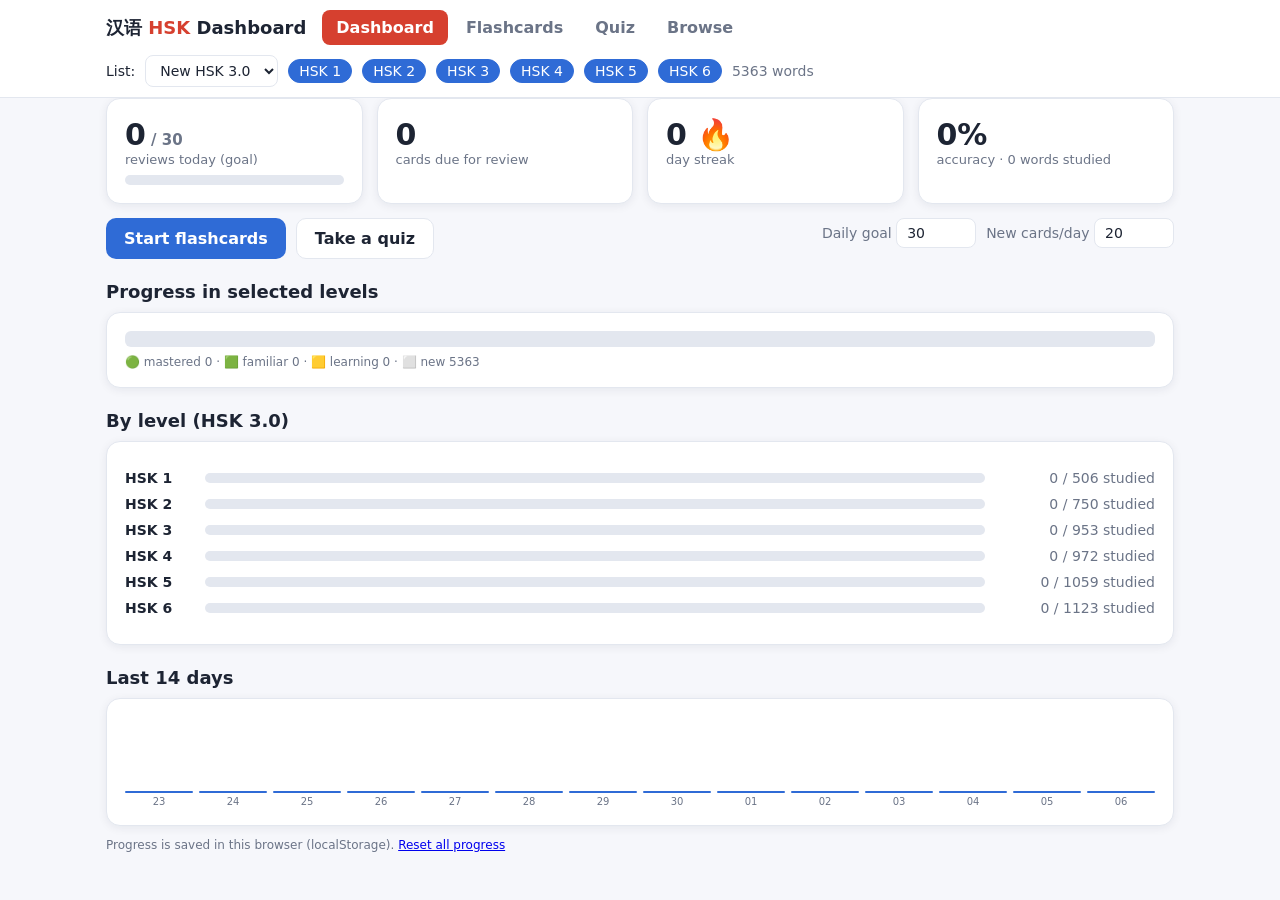
==== dashboard/index.html @ 0dc72618 "Add local HSK learning dashboard (flashcards, quiz, browse, progress)" ====
<!doctype html>
<html lang="en">
<head>
<meta charset="utf-8">
<meta name="viewport" content="width=device-width, initial-scale=1">
<title>HSK Learning Dashboard</title>
<style>
:root{--bg:#f6f7fb;--card:#fff;--ink:#1d2433;--mute:#6b7487;--line:#e3e7ef;--brand:#d6402f;--brand2:#2f6bd6;--ok:#1f9d6b;--warn:#e0a01b;--bad:#d6402f;--shadow:0 2px 10px rgba(20,30,60,.07)}
@media (prefers-color-scheme:dark){:root{--bg:#12151d;--card:#1b2030;--ink:#e8ecf5;--mute:#98a1b6;--line:#2a3147;--shadow:none}}
*{box-sizing:border-box}
body{margin:0;background:var(--bg);color:var(--ink);font-family:system-ui,"Segoe UI","Noto Sans Thai","Microsoft YaHei",sans-serif}
header{background:var(--card);border-bottom:1px solid var(--line);position:sticky;top:0;z-index:5}
.wrap{max-width:1100px;margin:0 auto;padding:0 16px}
.top{display:flex;align-items:center;gap:16px;flex-wrap:wrap;padding:10px 0}
.logo{font-weight:800;font-size:18px}.logo b{color:var(--brand)}
nav{display:flex;gap:4px;flex-wrap:wrap}
nav button{border:0;background:none;color:var(--mute);font:inherit;font-weight:600;padding:8px 14px;border-radius:8px;cursor:pointer}
nav button.on{background:var(--brand);color:#fff}
.filters{display:flex;gap:10px;align-items:center;flex-wrap:wrap;padding:0 0 10px;font-size:14px}
.chip{display:inline-flex;align-items:center;gap:4px;border:1px solid var(--line);border-radius:999px;padding:3px 10px;cursor:pointer;user-select:none;background:var(--card)}
.chip.on{background:var(--brand2);color:#fff;border-color:var(--brand2)}
select,input[type=search],input[type=number]{font:inherit;padding:6px 10px;border-radius:8px;border:1px solid var(--line);background:var(--card);color:var(--ink)}
main{padding:20px 0 60px}
.grid{display:grid;gap:14px}
.g4{grid-template-columns:repeat(auto-fit,minmax(200px,1fr))}
.card{background:var(--card);border-radius:14px;padding:18px;box-shadow:var(--shadow);border:1px solid var(--line)}
.stat .n{font-size:30px;font-weight:800}.stat .l{color:var(--mute);font-size:13px}
h2{margin:22px 0 10px;font-size:18px}
.bar{height:10px;background:var(--line);border-radius:6px;overflow:hidden;display:flex}
.bar i{display:block;height:100%}
.lv{display:grid;grid-template-columns:70px 1fr 160px;gap:10px;align-items:center;margin:10px 0;font-size:14px}
.lv span:last-child{color:var(--mute);text-align:right}
.btn{border:0;border-radius:10px;padding:10px 18px;font:inherit;font-weight:700;cursor:pointer;background:var(--brand2);color:#fff}
.btn.alt{background:var(--card);color:var(--ink);border:1px solid var(--line)}
.btn.ok{background:var(--ok)}.btn.bad{background:var(--bad)}.btn.warn{background:var(--warn)}
.fc{max-width:620px;margin:0 auto;text-align:center}
.face{min-height:320px;display:flex;flex-direction:column;justify-content:center;align-items:center;gap:8px;cursor:pointer}
.hz{font-size:96px;line-height:1.1;font-family:"Noto Sans SC","Microsoft YaHei","SimSun",sans-serif}
.py{font-size:28px;color:var(--brand2)}.th{font-size:30px;font-weight:700}.en{color:var(--mute);font-size:15px;max-width:520px}
.tag{font-size:12px;color:var(--mute)}
.row{display:flex;gap:10px;justify-content:center;flex-wrap:wrap;margin-top:14px}
.opts{display:grid;gap:10px;margin-top:16px}
.opt{text-align:left;padding:14px;border-radius:12px;border:2px solid var(--line);background:var(--card);color:var(--ink);font:inherit;font-size:20px;cursor:pointer}
.opt:hover{border-color:var(--brand2)}.opt.right{border-color:var(--ok);background:rgba(31,157,107,.15)}.opt.wrong{border-color:var(--bad);background:rgba(214,64,47,.12)}
table{width:100%;border-collapse:collapse;font-size:15px}
th,td{padding:8px 10px;border-bottom:1px solid var(--line);text-align:left;vertical-align:top}
th{color:var(--mute);font-size:12px;text-transform:uppercase;position:sticky;top:0;background:var(--card)}
td.h{font-size:22px;font-family:"Noto Sans SC","Microsoft YaHei",sans-serif}
.dot{display:inline-block;width:10px;height:10px;border-radius:50%;background:var(--line)}
.sp{background:none;border:0;cursor:pointer;font-size:18px}
.pager{display:flex;gap:10px;align-items:center;justify-content:center;margin-top:12px}
.empty{padding:40px;text-align:center;color:var(--mute)}
.kbd{font-size:12px;color:var(--mute);margin-top:10px}
@media(max-width:600px){.hz{font-size:72px}.lv{grid-template-columns:50px 1fr}.lv span:last-child{display:none}}
</style>
</head>
<body>
<header><div class="wrap">
 <div class="top">
  <div class="logo">汉语 <b>HSK</b> Dashboard</div>
  <nav id="nav">
   <button data-v="dash" class="on">Dashboard</button><button data-v="cards">Flashcards</button><button data-v="quiz">Quiz</button><button data-v="browse">Browse</button>
  </nav>
 </div>
 <div class="filters" id="filters"></div>
</div></header>
<main class="wrap" id="app"></main>

<script src="data.js"></script>
<script>
(()=>{
const $=s=>document.querySelector(s);
const esc=s=>String(s).replace(/[&<>"]/g,c=>({'&':'&amp;','<':'&lt;','>':'&gt;','"':'&quot;'}[c]));
const DAY=864e5, BOXES=[0,1,2,4,8,16,32]; // days until next review per Leitner box
const WORDS=window.HSK_DATA.map((r,i)=>({id:i,o:+r[0]||0,n:+r[1]||0,hz:r[2],tr:r[3],py:r[4],th:r[5],pos:r[6],en:r[7]}));

const load=(k,d)=>{try{return JSON.parse(localStorage.getItem(k))??d}catch{return d}};
const save=(k,v)=>{try{localStorage.setItem(k,JSON.stringify(v))}catch{}};
let S=Object.assign({sys:'new',lv:[1,2,3,4,5,6],newPerDay:20,goal:30},load('hsk_settings',{}));
let P=load('hsk_progress',{});          // id -> {b:box,d:due,s:seen,c:correct,w:wrong}
let L=load('hsk_log',{});               // yyyy-mm-dd -> reviews
const today=()=>new Date().toISOString().slice(0,10);
const saveAll=()=>{save('hsk_settings',S);save('hsk_progress',P);save('hsk_log',L)};
const lvOf=w=>S.sys==='old'?w.o:w.n;
const pool=()=>WORDS.filter(w=>lvOf(w)&&S.lv.includes(lvOf(w)));
let view='dash';

function record(w,res){ // res: 0 again,1 good,2 easy
  const p=P[w.id]||{b:0,d:0,s:0,c:0,w:0};
  p.s++; if(res===0){p.b=Math.max(1,p.b>0?p.b-1:1);p.w++;} else {p.b=Math.min(6,(p.b||0)+res);p.c++;}
  p.d=Date.now()+(res===0?0.007:BOXES[p.b])*DAY; // "again" returns in ~10 min
  P[w.id]=p; L[today()]=(L[today()]||0)+1; saveAll();
}
function speak(t){try{const u=new SpeechSynthesisUtterance(t);u.lang='zh-CN';u.rate=.8;speechSynthesis.cancel();speechSynthesis.speak(u)}catch{}}

// ---------- filters ----------
function renderFilters(){
  $('#filters').innerHTML=
   `<span>List:</span><select id="sys"><option value="new"${S.sys==='new'?' selected':''}>New HSK 3.0</option><option value="old"${S.sys==='old'?' selected':''}>Old HSK 2.0</option></select>`+
   [1,2,3,4,5,6].map(l=>`<span class="chip${S.lv.includes(l)?' on':''}" data-l="${l}">HSK ${l}</span>`).join('')+
   `<span style="color:var(--mute)">${pool().length} words</span>`;
  $('#sys').onchange=e=>{S.sys=e.target.value;saveAll();go(view)};
  document.querySelectorAll('.chip').forEach(c=>c.onclick=()=>{const l=+c.dataset.l;S.lv=S.lv.includes(l)?S.lv.filter(x=>x!==l):[...S.lv,l].sort();saveAll();go(view)});
}
document.querySelectorAll('#nav button').forEach(b=>b.onclick=()=>go(b.dataset.v));
function go(v){view=v;document.querySelectorAll('#nav button').forEach(b=>b.classList.toggle('on',b.dataset.v===v));renderFilters();({dash,cards,quiz,browse})[v]();}

// ---------- dashboard ----------
function stage(id){const p=P[id];if(!p||!p.s)return 0;return p.b>=4?3:p.b>=2?2:1} // 0 new,1 learning,2 familiar,3 mastered
function dash(){
  const pl=pool(),now=Date.now();
  const cnt=[0,0,0,0];pl.forEach(w=>cnt[stage(w.id)]++);
  const due=pl.filter(w=>P[w.id]&&P[w.id].s&&P[w.id].d<=now).length;
  const seenAll=Object.values(P).filter(p=>p.s).length;
  let streak=0;for(let d=new Date();;d.setDate(d.getDate()-1)){const k=d.toISOString().slice(0,10);if(L[k])streak++;else if(k===today())continue;else break;}
  const t=L[today()]||0;
  const acc=(()=>{let c=0,w=0;Object.values(P).forEach(p=>{c+=p.c;w+=p.w});return c+w?Math.round(100*c/(c+w)):0})();
  let h=`<div class="grid g4">
   <div class="card stat"><div class="n">${t}<small style="font-size:15px;color:var(--mute)"> / ${S.goal}</small></div><div class="l">reviews today (goal)</div><div class="bar" style="margin-top:8px"><i style="width:${Math.min(100,100*t/S.goal)}%;background:var(--ok)"></i></div></div>
   <div class="card stat"><div class="n">${due}</div><div class="l">cards due for review</div></div>
   <div class="card stat"><div class="n">${streak} 🔥</div><div class="l">day streak</div></div>
   <div class="card stat"><div class="n">${acc}%</div><div class="l">accuracy · ${seenAll} words studied</div></div>
  </div>
  <div class="row" style="justify-content:flex-start"><button class="btn" onclick="HSKgo('cards')">Start flashcards</button><button class="btn alt" onclick="HSKgo('quiz')">Take a quiz</button>
   <label style="margin-left:auto;font-size:14px;color:var(--mute)">Daily goal <input type="number" id="goal" min="5" max="500" value="${S.goal}" style="width:80px"></label>
   <label style="font-size:14px;color:var(--mute)">New cards/day <input type="number" id="npd" min="1" max="200" value="${S.newPerDay}" style="width:80px"></label></div>
  <h2>Progress in selected levels</h2>
  <div class="card"><div class="bar" style="height:16px">
   <i style="width:${100*cnt[3]/pl.length}%;background:var(--ok)" title="Mastered"></i><i style="width:${100*cnt[2]/pl.length}%;background:#7bc96f" title="Familiar"></i><i style="width:${100*cnt[1]/pl.length}%;background:var(--warn)" title="Learning"></i></div>
   <div class="tag" style="margin-top:8px">🟢 mastered ${cnt[3]} · 🟩 familiar ${cnt[2]} · 🟨 learning ${cnt[1]} · ⬜ new ${cnt[0]}</div></div>
  <h2>By level (${S.sys==='new'?'HSK 3.0':'HSK 2.0'})</h2><div class="card">`;
  for(let l=1;l<=6;l++){
    const ws=WORDS.filter(w=>lvOf(w)===l),c=[0,0,0,0];ws.forEach(w=>c[stage(w.id)]++);
    h+=`<div class="lv"><b>HSK ${l}</b><div class="bar"><i style="width:${100*c[3]/ws.length}%;background:var(--ok)"></i><i style="width:${100*c[2]/ws.length}%;background:#7bc96f"></i><i style="width:${100*c[1]/ws.length}%;background:var(--warn)"></i></div><span>${c[1]+c[2]+c[3]} / ${ws.length} studied</span></div>`;
  }
  h+=`</div><h2>Last 14 days</h2><div class="card"><div style="display:flex;align-items:flex-end;gap:6px;height:90px">`;
  const days=[...Array(14)].map((_,i)=>{const d=new Date();d.setDate(d.getDate()-13+i);return d.toISOString().slice(0,10)});
  const mx=Math.max(1,...days.map(d=>L[d]||0));
  h+=days.map(d=>`<div title="${d}: ${L[d]||0}" style="flex:1;text-align:center;font-size:10px;color:var(--mute)"><div style="background:var(--brand2);border-radius:4px;height:${Math.max(2,70*(L[d]||0)/mx)}px;margin-bottom:3px"></div>${d.slice(8)}</div>`).join('');
  h+=`</div></div><p class="tag">Progress is saved in this browser (localStorage). <a href="#" id="reset">Reset all progress</a></p>`;
  $('#app').innerHTML=h;
  $('#goal').onchange=e=>{S.goal=Math.max(5,+e.target.value||30);saveAll();dash()};
  $('#npd').onchange=e=>{S.newPerDay=Math.max(1,+e.target.value||20);saveAll()};
  $('#reset').onclick=e=>{e.preventDefault();if(confirm('Erase all progress?')){P={};L={};saveAll();dash()}};
}
window.HSKgo=go;

// ---------- flashcards ----------
let fc={q:[],i:0,flip:false,newShown:0};
const shuffle=a=>{for(let i=a.length-1;i>0;i--){const j=Math.random()*(i+1)|0;[a[i],a[j]]=[a[j],a[i]]}return a};
function buildQueue(){
  const pl=pool(),now=Date.now();
  const due=pl.filter(w=>P[w.id]&&P[w.id].s&&P[w.id].d<=now).sort((a,b)=>P[a.id].d-P[b.id].d);
  const fresh=shuffle(pl.filter(w=>!(P[w.id]&&P[w.id].s))).slice(0,Math.max(0,S.newPerDay-(fc.newShown||0)));
  return [...due.slice(0,200),...fresh];
}
function cards(){ fc={q:buildQueue(),i:0,flip:false,newShown:0}; drawCard(); }
function drawCard(){
  const w=fc.q[fc.i];
  if(!w){$('#app').innerHTML=`<div class="card empty"><div style="font-size:48px">🎉</div><h2>All caught up!</h2><p>No more cards due or new cards for now.<br>Raise “New cards/day” on the dashboard or pick other levels.</p><button class="btn" onclick="HSKgo('dash')">Back to dashboard</button></div>`;return}
  const isNew=!(P[w.id]&&P[w.id].s);
  $('#app').innerHTML=`<div class="fc"><div class="tag">Card ${fc.i+1} / ${fc.q.length} · HSK ${lvOf(w)} ${isNew?'· <b>NEW</b>':''}</div>
  <div class="card face" id="face">${fc.flip?
   `<div class="hz" style="font-size:64px">${esc(w.hz)}</div><div class="py">${esc(w.py)}</div><div class="th">${esc(w.th)}</div><div class="en">${esc(w.en)}</div><div class="tag">${esc(w.pos)}${w.tr!==w.hz?' · '+esc(w.tr):''}</div>`:
   `<div class="hz">${esc(w.hz)}</div><div class="tag">tap or press Space to reveal</div>`}</div>
  <div class="row">${fc.flip?
   `<button class="btn bad" data-r="0">Again (1)</button><button class="btn ok" data-r="1">Good (2)</button><button class="btn warn" data-r="2">Easy (3)</button>`:
   `<button class="btn" id="rev">Show answer</button>`}<button class="btn alt" id="spk">🔊 Listen (S)</button></div>
  <div class="kbd">Keys: Space = flip · 1/2/3 = rate · S = speak</div></div>`;
  $('#face').onclick=()=>{fc.flip=!fc.flip;drawCard()};
  const rv=$('#rev'); if(rv) rv.onclick=()=>{fc.flip=true;drawCard()};
  $('#spk').onclick=()=>speak(w.hz);
  document.querySelectorAll('[data-r]').forEach(b=>b.onclick=()=>rate(+b.dataset.r));
}
function rate(r){const w=fc.q[fc.i];if(!w||!fc.flip)return;const isNew=!(P[w.id]&&P[w.id].s);record(w,r);if(isNew)fc.newShown++;
  if(r===0)fc.q.push(w); fc.i++;fc.flip=false;drawCard();}

// ---------- quiz ----------
let qz={mode:'hz2th',n:0,ok:0,cur:null,done:false};
function quiz(){
  $('#app').innerHTML=`<div class="fc"><div class="card"><h2 style="margin-top:0">Quiz</h2>
   <p>Direction:</p><div class="row" style="margin-top:0">
   <button class="btn" data-m="hz2th">汉字 → Thai</button><button class="btn alt" data-m="th2hz">Thai → 汉字</button><button class="btn alt" data-m="hz2py">汉字 → Pinyin</button><button class="btn alt" data-m="au2hz">🔊 Listen → 汉字</button></div></div></div>`;
  document.querySelectorAll('[data-m]').forEach(b=>b.onclick=()=>{qz={mode:b.dataset.m,n:0,ok:0,cur:null,done:false};nextQ()});
}
function nextQ(){
  const pl=pool(); if(pl.length<4){$('#app').innerHTML='<div class="card empty">Select more levels to quiz.</div>';return}
  const now=Date.now();
  const dueFirst=pl.filter(w=>P[w.id]&&P[w.id].s&&P[w.id].d<=now);
  const src=dueFirst.length&&Math.random()<.5?dueFirst:pl;
  const w=src[Math.random()*src.length|0];
  const key=qz.mode==='hz2th'?'th':qz.mode==='hz2py'?'py':'hz';
  const opts=[w];let guard=0;
  while(opts.length<4&&guard++<200){const c=pl[Math.random()*pl.length|0];if(!opts.some(o=>o[key]===c[key]))opts.push(c)}
  shuffle(opts); qz.cur={w,opts,key,answered:false};
  const q=qz.mode==='hz2th'||qz.mode==='hz2py'?`<div class="hz">${esc(w.hz)}</div>`:qz.mode==='th2hz'?`<div class="th" style="font-size:36px">${esc(w.th)}</div><div class="tag">${esc(w.en)}</div>`:`<button class="btn" id="play" style="font-size:28px">🔊 Play</button>`;
  $('#app').innerHTML=`<div class="fc"><div class="tag">Question ${qz.n+1} · score ${qz.ok}/${qz.n} · <a href="#" id="end">end quiz</a></div>
   <div class="card" style="min-height:140px;display:flex;flex-direction:column;align-items:center;justify-content:center">${q}</div>
   <div class="opts">${opts.map((o,i)=>`<button class="opt${key==='hz'?' hzopt':''}" data-i="${i}"><b style="color:var(--mute)">${i+1}</b>&nbsp; ${key==='hz'?`<span class="hz" style="font-size:34px">${esc(o.hz)}</span>`:esc(o[key])}</button>`).join('')}</div>
   <div id="fb"></div><div class="kbd">Keys: 1–4 to answer · Enter = next</div></div>`;
  document.querySelectorAll('.opt').forEach(b=>b.onclick=()=>answer(+b.dataset.i));
  $('#end').onclick=e=>{e.preventDefault();quiz()};
  const pb=$('#play'); if(pb){pb.onclick=()=>speak(w.hz);speak(w.hz)}
}
function answer(i){
  const c=qz.cur; if(!c||c.answered)return; c.answered=true;
  const o=c.opts[i],ok=o.id===c.w.id;
  document.querySelectorAll('.opt').forEach((b,j)=>{if(c.opts[j].id===c.w.id)b.classList.add('right');else if(j===i)b.classList.add('wrong')});
  qz.n++; if(ok)qz.ok++; record(c.w,ok?1:0);
  $('#fb').innerHTML=`<div class="card" style="margin-top:12px;text-align:center"><span class="hz" style="font-size:40px">${esc(c.w.hz)}</span> <span class="py">${esc(c.w.py)}</span><div class="th" style="font-size:22px">${esc(c.w.th)}</div><div class="en" style="margin:auto">${esc(c.w.en)}</div><div class="row"><button class="btn" id="nx">Next →</button><button class="btn alt" id="sp2">🔊</button></div></div>`;
  $('#nx').onclick=nextQ;$('#sp2').onclick=()=>speak(c.w.hz);
}

// ---------- browse ----------
let br={q:'',page:0,st:'all'};
function browse(){
  const run=()=>{
    const q=br.q.trim().toLowerCase();
    let ws=pool().filter(w=>(br.st==='all'||(br.st==='new'?stage(w.id)===0:stage(w.id)>0))&&(!q||w.hz.includes(q)||w.py.toLowerCase().includes(q)||w.th.includes(q)||w.en.toLowerCase().includes(q)));
    const per=100,pages=Math.max(1,Math.ceil(ws.length/per));br.page=Math.min(br.page,pages-1);
    const cols=['#e3e7ef','#e0a01b','#7bc96f','#1f9d6b'];
    $('#list').innerHTML=ws.length?`<table><thead><tr><th></th><th>汉字</th><th>Pinyin</th><th>Thai</th><th>English</th><th>HSK</th><th></th></tr></thead><tbody>`+
     ws.slice(br.page*per,(br.page+1)*per).map(w=>`<tr><td><span class="dot" style="background:${cols[stage(w.id)]}"></span></td><td class="h">${esc(w.hz)}</td><td>${esc(w.py)}</td><td>${esc(w.th)}</td><td>${esc(w.en)}</td><td>${lvOf(w)}</td><td><button class="sp" data-s="${esc(w.hz)}">🔊</button></td></tr>`).join('')+`</tbody></table>
     <div class="pager"><button class="btn alt" id="pv">‹</button>Page ${br.page+1} / ${pages} · ${ws.length} words<button class="btn alt" id="nxp">›</button></div>`:'<div class="empty">No matches.</div>';
    document.querySelectorAll('[data-s]').forEach(b=>b.onclick=()=>speak(b.dataset.s));
    const pv=$('#pv'),nx=$('#nxp'); if(pv){pv.onclick=()=>{br.page=Math.max(0,br.page-1);run()};nx.onclick=()=>{br.page=Math.min(pages-1,br.page+1);run()}}
  };
  $('#app').innerHTML=`<div class="row" style="justify-content:flex-start;margin:0 0 12px"><input type="search" id="q" placeholder="Search 汉字, pinyin, Thai, English…" style="flex:1;min-width:220px" value="${esc(br.q)}">
   <select id="st"><option value="all">All words</option><option value="new">Not studied yet</option><option value="seen">Studied</option></select></div><div class="card" style="padding:6px 12px;overflow:auto" id="list"></div>`;
  $('#st').value=br.st;
  $('#q').oninput=e=>{br.q=e.target.value;br.page=0;run()};$('#st').onchange=e=>{br.st=e.target.value;br.page=0;run()};
  run();
}

// ---------- keyboard ----------
addEventListener('keydown',e=>{
  if(/INPUT|SELECT|TEXTAREA/.test(e.target.tagName))return;
  if(view==='cards'){
    if(e.code==='Space'){e.preventDefault();if(!fc.flip){fc.flip=true;drawCard()}else rate(1)}
    else if(fc.flip&&'123'.includes(e.key))rate(+e.key-1);
    else if(e.key.toLowerCase()==='s'&&fc.q[fc.i])speak(fc.q[fc.i].hz);
  } else if(view==='quiz'&&qz.cur){
    if('1234'.includes(e.key)&&e.key)answer(+e.key-1);
    else if(e.key==='Enter'&&qz.cur.answered)nextQ();
  }
});

go('dash');
})();
</script>
</body>
</html>
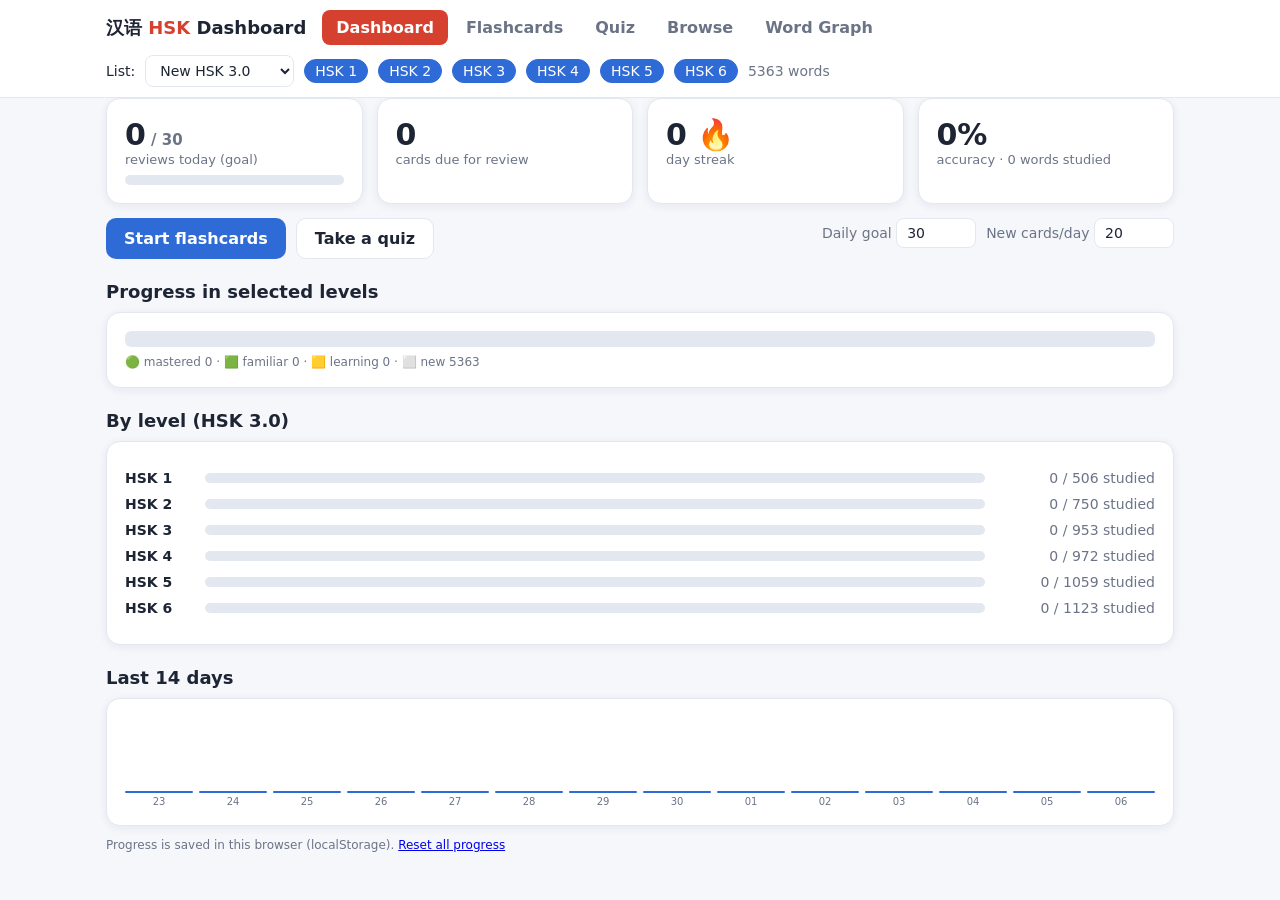
==== commit 87eb9924: "Add daily vocab sync script, word graph, Linux server; +404 HSK 1-6 words (Thai machine-translated, " ====
--- a/dashboard/index.html
+++ b/dashboard/index.html
@@ -59,7 +59,7 @@
  <div class="top">
   <div class="logo">汉语 <b>HSK</b> Dashboard</div>
   <nav id="nav">
-   <button data-v="dash" class="on">Dashboard</button><button data-v="cards">Flashcards</button><button data-v="quiz">Quiz</button><button data-v="browse">Browse</button>
+   <button data-v="dash" class="on">Dashboard</button><button data-v="cards">Flashcards</button><button data-v="quiz">Quiz</button><button data-v="browse">Browse</button><button data-v="graph">Word Graph</button>
   </nav>
  </div>
  <div class="filters" id="filters"></div>
@@ -72,7 +72,7 @@
 const $=s=>document.querySelector(s);
 const esc=s=>String(s).replace(/[&<>"]/g,c=>({'&':'&amp;','<':'&lt;','>':'&gt;','"':'&quot;'}[c]));
 const DAY=864e5, BOXES=[0,1,2,4,8,16,32]; // days until next review per Leitner box
-const WORDS=window.HSK_DATA.map((r,i)=>({id:i,o:+r[0]||0,n:+r[1]||0,hz:r[2],tr:r[3],py:r[4],th:r[5],pos:r[6],en:r[7]}));
+const WORDS=window.HSK_DATA.map((r,i)=>({id:i,o:+r[0]||0,n:+r[1]||0,hz:r[2],tr:r[3],py:r[4],th:r[5],pos:r[6],en:r[7],z:+r[8]||0,auto:r[9]==='1'}));
 
 const load=(k,d)=>{try{return JSON.parse(localStorage.getItem(k))??d}catch{return d}};
 const save=(k,v)=>{try{localStorage.setItem(k,JSON.stringify(v))}catch{}};
@@ -81,7 +81,7 @@
 let L=load('hsk_log',{});               // yyyy-mm-dd -> reviews
 const today=()=>new Date().toISOString().slice(0,10);
 const saveAll=()=>{save('hsk_settings',S);save('hsk_progress',P);save('hsk_log',L)};
-const lvOf=w=>S.sys==='old'?w.o:w.n;
+const lvOf=w=>S.sys==='old'?w.o:S.sys==='2026'?w.z:w.n;
 const pool=()=>WORDS.filter(w=>lvOf(w)&&S.lv.includes(lvOf(w)));
 let view='dash';
 
@@ -96,14 +96,14 @@
 // ---------- filters ----------
 function renderFilters(){
   $('#filters').innerHTML=
-   `<span>List:</span><select id="sys"><option value="new"${S.sys==='new'?' selected':''}>New HSK 3.0</option><option value="old"${S.sys==='old'?' selected':''}>Old HSK 2.0</option></select>`+
+   `<span>List:</span><select id="sys"><option value="new"${S.sys==='new'?' selected':''}>New HSK 3.0</option><option value="2026"${S.sys==='2026'?' selected':''}>HSK 3.0 (2026)</option><option value="old"${S.sys==='old'?' selected':''}>Old HSK 2.0</option></select>`+
    [1,2,3,4,5,6].map(l=>`<span class="chip${S.lv.includes(l)?' on':''}" data-l="${l}">HSK ${l}</span>`).join('')+
    `<span style="color:var(--mute)">${pool().length} words</span>`;
   $('#sys').onchange=e=>{S.sys=e.target.value;saveAll();go(view)};
   document.querySelectorAll('.chip').forEach(c=>c.onclick=()=>{const l=+c.dataset.l;S.lv=S.lv.includes(l)?S.lv.filter(x=>x!==l):[...S.lv,l].sort();saveAll();go(view)});
 }
 document.querySelectorAll('#nav button').forEach(b=>b.onclick=()=>go(b.dataset.v));
-function go(v){view=v;document.querySelectorAll('#nav button').forEach(b=>b.classList.toggle('on',b.dataset.v===v));renderFilters();({dash,cards,quiz,browse})[v]();}
+function go(v){view=v;document.querySelectorAll('#nav button').forEach(b=>b.classList.toggle('on',b.dataset.v===v));renderFilters();({dash,cards,quiz,browse,graph})[v]();}
 
 // ---------- dashboard ----------
 function stage(id){const p=P[id];if(!p||!p.s)return 0;return p.b>=4?3:p.b>=2?2:1} // 0 new,1 learning,2 familiar,3 mastered
@@ -128,7 +128,7 @@
   <div class="card"><div class="bar" style="height:16px">
    <i style="width:${100*cnt[3]/pl.length}%;background:var(--ok)" title="Mastered"></i><i style="width:${100*cnt[2]/pl.length}%;background:#7bc96f" title="Familiar"></i><i style="width:${100*cnt[1]/pl.length}%;background:var(--warn)" title="Learning"></i></div>
    <div class="tag" style="margin-top:8px">🟢 mastered ${cnt[3]} · 🟩 familiar ${cnt[2]} · 🟨 learning ${cnt[1]} · ⬜ new ${cnt[0]}</div></div>
-  <h2>By level (${S.sys==='new'?'HSK 3.0':'HSK 2.0'})</h2><div class="card">`;
+  <h2>By level (${S.sys==='new'?'HSK 3.0':S.sys==='2026'?'HSK 3.0 (2026)':'HSK 2.0'})</h2><div class="card">`;
   for(let l=1;l<=6;l++){
     const ws=WORDS.filter(w=>lvOf(w)===l),c=[0,0,0,0];ws.forEach(w=>c[stage(w.id)]++);
     h+=`<div class="lv"><b>HSK ${l}</b><div class="bar"><i style="width:${100*c[3]/ws.length}%;background:var(--ok)"></i><i style="width:${100*c[2]/ws.length}%;background:#7bc96f"></i><i style="width:${100*c[1]/ws.length}%;background:var(--warn)"></i></div><span>${c[1]+c[2]+c[3]} / ${ws.length} studied</span></div>`;
@@ -143,6 +143,88 @@
   $('#npd').onchange=e=>{S.newPerDay=Math.max(1,+e.target.value||20);saveAll()};
   $('#reset').onclick=e=>{e.preventDefault();if(confirm('Erase all progress?')){P={};L={};saveAll();dash()}};
 }
+// ---------- relation graph ----------
+const LVC=['#2f6bd6','#1f9d6b','#e0a01b','#d6402f','#8b5cd6','#14a3b8'];
+const isHan=c=>/[\u4e00-\u9fff]/.test(c);
+let gsel=null,gq='',gcap=30;
+function gIndex(){
+  const seen=new Map(),idx={};
+  pool().forEach(w=>{if(!seen.has(w.hz))seen.set(w.hz,w)});
+  const ws=[...seen.values()];
+  ws.forEach(w=>{new Set([...w.hz].filter(isHan)).forEach(c=>(idx[c]=idx[c]||[]).push(w))});
+  const rel=w=>{const s=new Set();[...new Set([...w.hz].filter(isHan))].forEach(c=>(idx[c]||[]).forEach(x=>{if(x.hz!==w.hz)s.add(x)}));return s};
+  return {ws,idx,rel,seen};
+}
+function graph(){
+  const G=gIndex();
+  if(gsel&&!G.seen.has(gsel))gsel=null;
+  const deg=G.ws.map(w=>[w,G.rel(w).size]).sort((a,b)=>b[1]-a[1]);
+  if(!gsel&&deg.length)gsel=(deg.find(([w])=>w.hz.length<=2)||deg[0])[0].hz;
+  const q=gq.trim().toLowerCase();
+  const hits=q?G.ws.filter(w=>w.hz.includes(q)||w.py.toLowerCase().includes(q)||w.en.toLowerCase().includes(q)||w.th.includes(q)).slice(0,12):[];
+  $('#app').innerHTML=`<div style="display:flex;gap:10px;flex-wrap:wrap;align-items:center;margin-bottom:12px">
+   <input type="search" id="gq" placeholder="Search hanzi / pinyin / meaning…" value="${esc(gq)}" style="min-width:260px">
+   <label style="font-size:14px;color:var(--mute)">Max words per character <input type="number" id="gcap" min="5" max="80" value="${gcap}" style="width:70px"></label>
+   <span class="tag">A word is related to another when they share a Chinese character (e.g. 学 → 学生, 大学, 学习).</span></div>
+   ${hits.length?`<div class="row" style="justify-content:flex-start;margin:0 0 12px">${hits.map(w=>`<span class="chip" data-g="${esc(w.hz)}">${esc(w.hz)} <small>${esc(w.py)}</small></span>`).join('')}</div>`:''}
+   <div id="gmain"></div>
+   <h2>Most connected words (in selected levels)</h2>
+   <div class="card"><table><tr><th>#</th><th>Word</th><th>Pinyin</th><th>Meaning</th><th>Related words</th></tr>
+   ${deg.slice(0,30).map(([w,d],i)=>`<tr style="cursor:pointer" data-g="${esc(w.hz)}"><td>${i+1}</td><td class="h">${esc(w.hz)}</td><td>${esc(w.py)}</td><td>${esc(w.en.slice(0,60))}</td><td><b>${d}</b></td></tr>`).join('')}</table></div>`;
+  $('#gq').oninput=e=>{gq=e.target.value;const p=e.target.selectionStart;graph();const i=$('#gq');i.focus();i.setSelectionRange(p,p)};
+  $('#gcap').onchange=e=>{gcap=Math.max(5,Math.min(80,+e.target.value||30));graph()};
+  document.querySelectorAll('[data-g]').forEach(el=>el.onclick=()=>{gsel=el.dataset.g;gq='';graph();window.scrollTo(0,0)});
+  if(gsel)gDraw(G,G.seen.get(gsel));else $('#gmain').innerHTML='<div class="empty">No words in the selected levels.</div>';
+}
+function gDraw(G,c){
+  const chars=[...new Set([...c.hz].filter(isHan))];
+  const all=G.rel(c);
+  const nodes=[],links=[],byHz=new Map();
+  const add=(w,t)=>{let n=byHz.get(w.hz);if(!n){n={w,t,id:nodes.length,x:0,y:0,vx:0,vy:0,r:t==='c'?30:t==='h'?20:13};byHz.set(w.hz,n);nodes.push(n)}return n};
+  const W=760,H=560,cn=add(c,'c');cn.x=W/2;cn.y=H/2;cn.fixed=1;
+  let shown=0;const groups=[];
+  chars.forEach((ch,ci)=>{
+    const list=(G.idx[ch]||[]).filter(w=>w.hz!==c.hz).sort((a,b)=>lvOf(a)-lvOf(b)||a.hz.length-b.hz.length);
+    let hub=cn;
+    if(chars.length>1){const hw=G.seen.get(ch)||{hz:ch,py:'',en:'(character)',th:'',n:0,o:0};hub=add(hw,'h');links.push([cn,hub])}
+    const ang=2*Math.PI*ci/chars.length;
+    if(hub!==cn){hub.x=W/2+Math.cos(ang)*110;hub.y=H/2+Math.sin(ang)*110}
+    const take=list.filter(w=>w.hz!==ch||hub===cn).slice(0,gcap);
+    take.forEach(w=>{const n=add(w,'w');if(!n.x){n.x=hub.x+Math.cos(ang+Math.random()*2)*120;n.y=hub.y+Math.sin(ang+Math.random()*2)*120}links.push([hub,n])});
+    groups.push({ch,total:list.length,shown:take.length});
+  });
+  nodes.forEach(n=>{if(!n.x){n.x=W/2+Math.random()*100-50;n.y=H/2+Math.random()*100-50}});
+  for(let it=0;it<320;it++){
+    const a=1-it/320;
+    for(let i=0;i<nodes.length;i++)for(let j=i+1;j<nodes.length;j++){
+      const p=nodes[i],q=nodes[j];let dx=p.x-q.x,dy=p.y-q.y,d2=dx*dx+dy*dy+.01,d=Math.sqrt(d2);
+      const f=(900/d2)*a+(d<p.r+q.r+8?1.5:0);dx/=d;dy/=d;
+      p.vx+=dx*f;p.vy+=dy*f;q.vx-=dx*f;q.vy-=dy*f}
+    links.forEach(([p,q])=>{const dx=q.x-p.x,dy=q.y-p.y,d=Math.sqrt(dx*dx+dy*dy)||1,L=p.t==='c'?110:95,f=(d-L)*.04;
+      p.vx+=dx/d*f;p.vy+=dy/d*f;q.vx-=dx/d*f;q.vy-=dy/d*f});
+    nodes.forEach(n=>{if(n.fixed)return;n.vx+=(W/2-n.x)*.002;n.vy+=(H/2-n.y)*.002;n.x+=n.vx*.6;n.y+=n.vy*.6;n.vx*=.6;n.vy*=.6;
+      n.x=Math.max(n.r+4,Math.min(W-n.r-4,n.x));n.y=Math.max(n.r+4,Math.min(H-n.r-4,n.y))});
+  }
+  const lines=links.map(([p,q])=>`<line x1="${p.x.toFixed(1)}" y1="${p.y.toFixed(1)}" x2="${q.x.toFixed(1)}" y2="${q.y.toFixed(1)}" stroke="var(--line)" stroke-width="1.5"/>`).join('');
+  const circ=nodes.map(n=>{const lv=lvOf(n.w)||0,col=n.t==='c'?'var(--brand)':LVC[(lv||1)-1];
+    const fs=n.t==='c'?26:n.t==='h'?18:Math.max(9,14-(n.w.hz.length-1)*1.5);
+    return `<g data-g="${esc(n.w.hz)}" style="cursor:pointer"><title>${esc(n.w.hz)} ${esc(n.w.py)} — ${esc(n.w.en.slice(0,80))}${lv?' (HSK '+lv+')':''}</title>
+    <circle cx="${n.x.toFixed(1)}" cy="${n.y.toFixed(1)}" r="${n.t==='w'?Math.max(n.r,6+n.w.hz.length*5):n.r}" fill="${col}" fill-opacity="${n.t==='h'?.55:.9}" stroke="var(--card)" stroke-width="2"/>
+    <text x="${n.x.toFixed(1)}" y="${(n.y+fs*.35).toFixed(1)}" text-anchor="middle" font-size="${fs}" fill="#fff" style="pointer-events:none;font-family:'Noto Sans SC','Microsoft YaHei',sans-serif">${esc(n.w.hz)}</text></g>`}).join('');
+  const sh=nodes.filter(n=>n.t==='w').length;
+  $('#gmain').innerHTML=`<div class="grid" style="grid-template-columns:minmax(0,2fr) minmax(240px,1fr);gap:14px">
+   <div class="card" style="padding:8px"><svg viewBox="0 0 ${W} ${H}" style="width:100%;height:auto;display:block">${lines}${circ}</svg>
+    <div class="tag" style="padding:6px 10px">${LVC.map((c,i)=>`<span style="color:${c}">●</span> HSK ${i+1}`).join(' &nbsp; ')} · click any node to re-center</div></div>
+   <div class="card"><div class="hz" style="font-size:${c.hz.length>3?40:64}px;text-align:center">${esc(c.hz)}</div>
+    <div style="text-align:center"><span class="py">${esc(c.py)}</span> <button class="sp" id="gspk">🔊</button></div>
+    <div style="text-align:center" class="th">${esc(c.th)}</div><div class="en" style="margin:6px auto;text-align:center">${esc(c.en)}</div>
+    <div class="stat" style="text-align:center;margin:12px 0"><div class="n" style="color:var(--brand)">${all.size}</div><div class="l">related words in selected levels</div></div>
+    ${groups.map(g=>`<div style="font-size:14px;margin:6px 0"><b style="font-size:20px;font-family:'Noto Sans SC','Microsoft YaHei',sans-serif">${esc(g.ch)}</b> appears in <b>${g.total}</b> other word${g.total===1?'':'s'}${g.shown<g.total?` <span class="tag">(showing ${g.shown})</span>`:''}</div>`).join('')}
+    ${!chars.length?'<div class="tag">No Chinese characters to relate.</div>':''}</div></div>`;
+  document.querySelectorAll('#gmain [data-g]').forEach(el=>el.onclick=()=>{gsel=el.dataset.g;graph()});
+  $('#gspk').onclick=()=>speak(c.hz);
+}
+
 window.HSKgo=go;
 
 // ---------- flashcards ----------
@@ -161,7 +243,7 @@
   const isNew=!(P[w.id]&&P[w.id].s);
   $('#app').innerHTML=`<div class="fc"><div class="tag">Card ${fc.i+1} / ${fc.q.length} · HSK ${lvOf(w)} ${isNew?'· <b>NEW</b>':''}</div>
   <div class="card face" id="face">${fc.flip?
-   `<div class="hz" style="font-size:64px">${esc(w.hz)}</div><div class="py">${esc(w.py)}</div><div class="th">${esc(w.th)}</div><div class="en">${esc(w.en)}</div><div class="tag">${esc(w.pos)}${w.tr!==w.hz?' · '+esc(w.tr):''}</div>`:
+   `<div class="hz" style="font-size:64px">${esc(w.hz)}</div><div class="py">${esc(w.py)}</div><div class="th">${esc(w.th)}</div><div class="en">${esc(w.en)}</div><div class="tag">${esc(w.pos)}${w.tr!==w.hz?' · '+esc(w.tr):''}${w.auto?' · Thai: machine-translated':''}</div>`:
    `<div class="hz">${esc(w.hz)}</div><div class="tag">tap or press Space to reveal</div>`}</div>
   <div class="row">${fc.flip?
    `<button class="btn bad" data-r="0">Again (1)</button><button class="btn ok" data-r="1">Good (2)</button><button class="btn warn" data-r="2">Easy (3)</button>`:
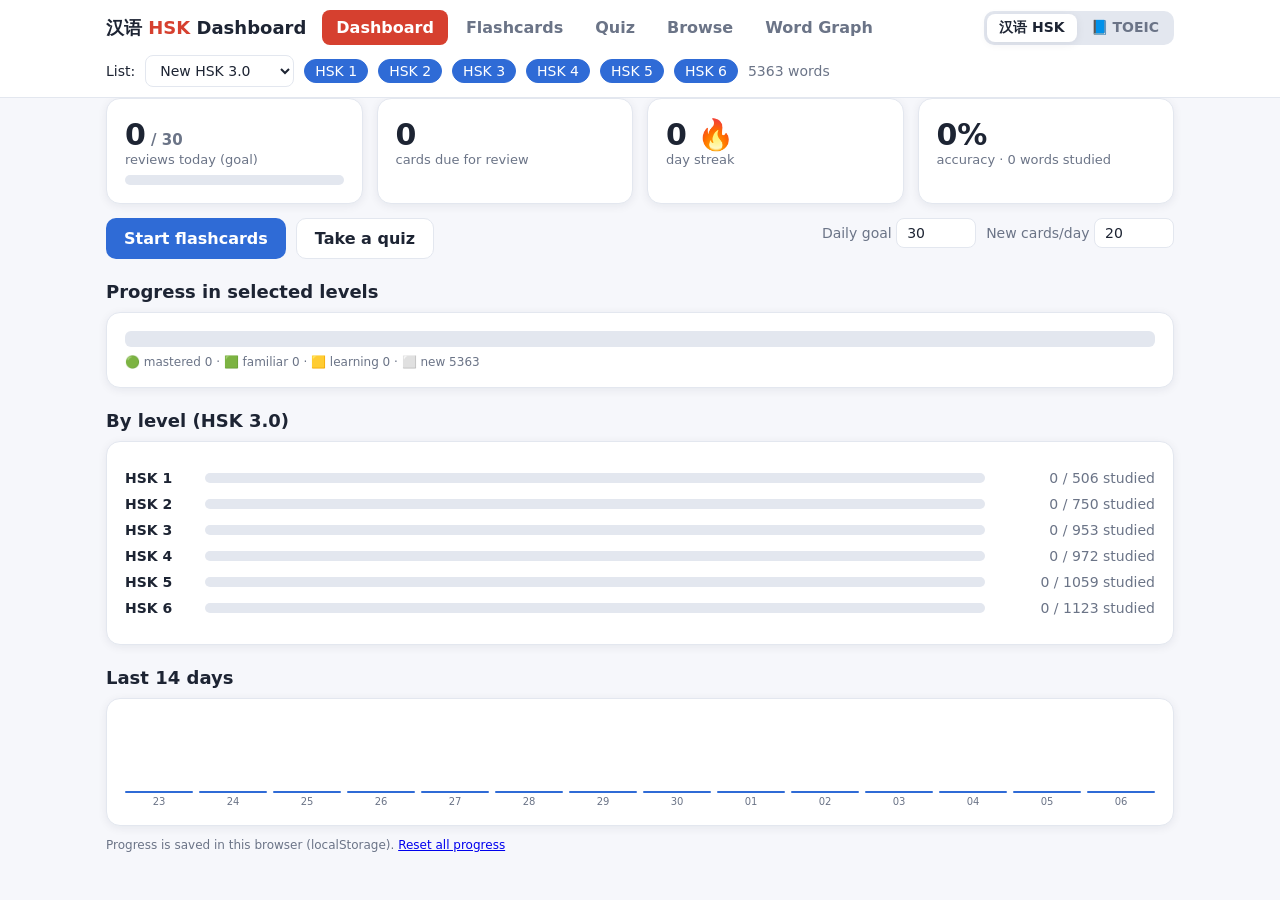
==== commit cad8f2cb: "Merge TOEIC into one repo/dashboard: rename vocab-hsk -> vocab, add TOEIC (4,059 words, Thai, IPA), " ====
--- a/dashboard/index.html
+++ b/dashboard/index.html
@@ -3,7 +3,7 @@
 <head>
 <meta charset="utf-8">
 <meta name="viewport" content="width=device-width, initial-scale=1">
-<title>HSK Learning Dashboard</title>
+<title>Vocab · HSK</title>
 <style>
 :root{--bg:#f6f7fb;--card:#fff;--ink:#1d2433;--mute:#6b7487;--line:#e3e7ef;--brand:#d6402f;--brand2:#2f6bd6;--ok:#1f9d6b;--warn:#e0a01b;--bad:#d6402f;--shadow:0 2px 10px rgba(20,30,60,.07)}
 @media (prefers-color-scheme:dark){:root{--bg:#12151d;--card:#1b2030;--ink:#e8ecf5;--mute:#98a1b6;--line:#2a3147;--shadow:none}}
@@ -52,6 +52,7 @@
 .empty{padding:40px;text-align:center;color:var(--mute)}
 .kbd{font-size:12px;color:var(--mute);margin-top:10px}
 @media(max-width:600px){.hz{font-size:72px}.lv{grid-template-columns:50px 1fr}.lv span:last-child{display:none}}
+.subj{display:flex;gap:2px;background:var(--line);border-radius:10px;padding:3px;margin-left:auto}.subj a{padding:5px 12px;border-radius:8px;color:var(--mute);text-decoration:none;font-weight:700;font-size:14px}.subj a.on{background:var(--card);color:var(--ink);box-shadow:var(--shadow)}
 </style>
 </head>
 <body>
@@ -61,12 +62,13 @@
   <nav id="nav">
    <button data-v="dash" class="on">Dashboard</button><button data-v="cards">Flashcards</button><button data-v="quiz">Quiz</button><button data-v="browse">Browse</button><button data-v="graph">Word Graph</button>
   </nav>
+  <div class="subj"><a href="./" class="on">汉语 HSK</a><a href="toeic.html">📘 TOEIC</a></div>
  </div>
  <div class="filters" id="filters"></div>
 </div></header>
 <main class="wrap" id="app"></main>
 
-<script src="data.js"></script>
+<script src="data_hsk.js"></script>
 <script>
 (()=>{
 const $=s=>document.querySelector(s);
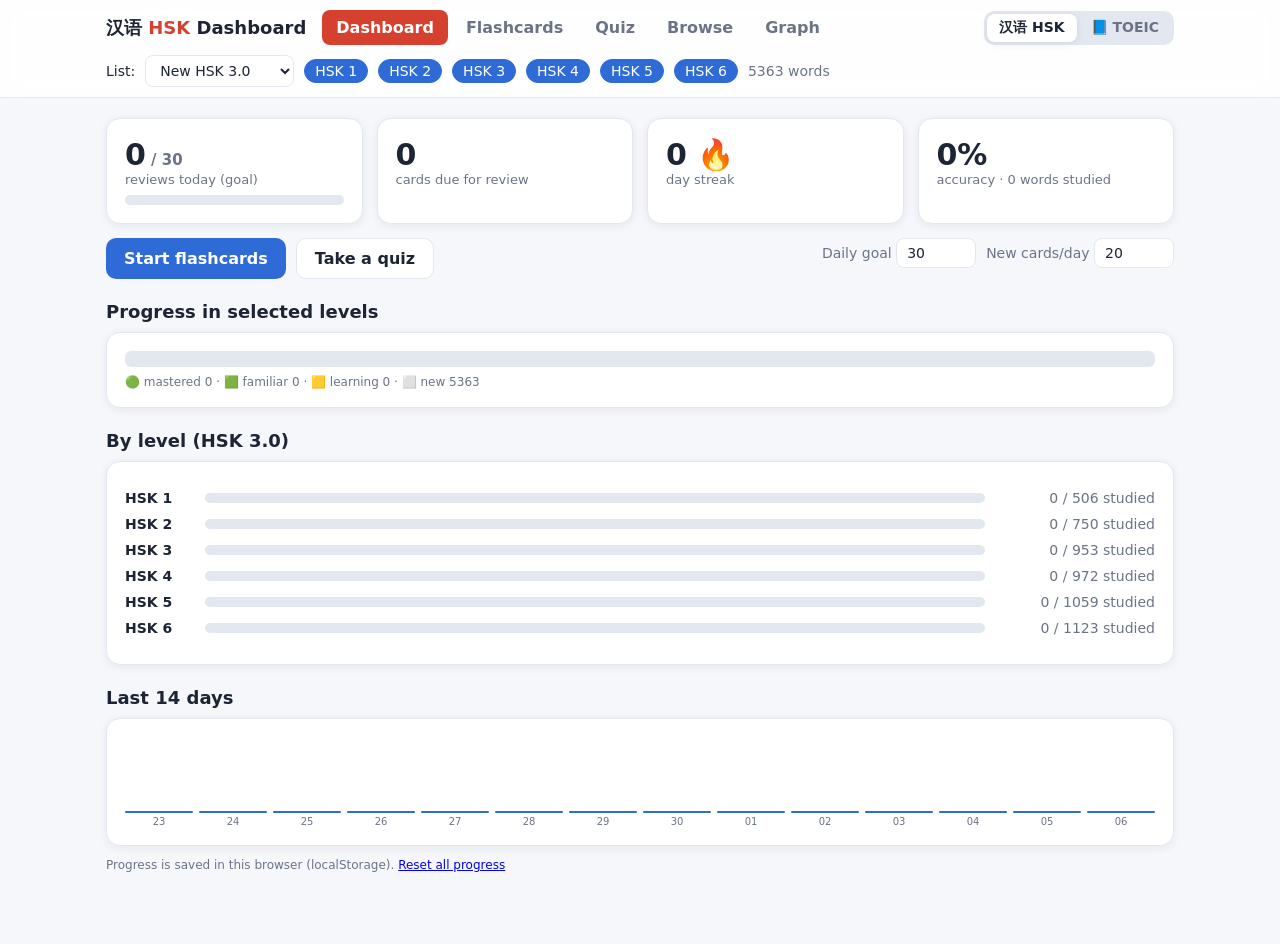
==== commit 567689f5: "Responsive dashboard: phone bottom tab bar, card-style word list, tablet layout, touch-size controls" ====
--- a/dashboard/index.html
+++ b/dashboard/index.html
@@ -2,8 +2,9 @@
 <html lang="en">
 <head>
 <meta charset="utf-8">
-<meta name="viewport" content="width=device-width, initial-scale=1">
+<meta name="viewport" content="width=device-width, initial-scale=1, viewport-fit=cover">
 <title>Vocab · HSK</title>
+<meta name="apple-mobile-web-app-title" content="Vocab HSK">
 <style>
 :root{--bg:#f6f7fb;--card:#fff;--ink:#1d2433;--mute:#6b7487;--line:#e3e7ef;--brand:#d6402f;--brand2:#2f6bd6;--ok:#1f9d6b;--warn:#e0a01b;--bad:#d6402f;--shadow:0 2px 10px rgba(20,30,60,.07)}
 @media (prefers-color-scheme:dark){:root{--bg:#12151d;--card:#1b2030;--ink:#e8ecf5;--mute:#98a1b6;--line:#2a3147;--shadow:none}}
@@ -51,16 +52,21 @@
 .pager{display:flex;gap:10px;align-items:center;justify-content:center;margin-top:12px}
 .empty{padding:40px;text-align:center;color:var(--mute)}
 .kbd{font-size:12px;color:var(--mute);margin-top:10px}
-@media(max-width:600px){.hz{font-size:72px}.lv{grid-template-columns:50px 1fr}.lv span:last-child{display:none}}
 .subj{display:flex;gap:2px;background:var(--line);border-radius:10px;padding:3px;margin-left:auto}.subj a{padding:5px 12px;border-radius:8px;color:var(--mute);text-decoration:none;font-weight:700;font-size:14px}.subj a.on{background:var(--card);color:var(--ink);box-shadow:var(--shadow)}
 </style>
+<meta name="theme-color" content="#f6f7fb" media="(prefers-color-scheme: light)">
+<meta name="theme-color" content="#12151d" media="(prefers-color-scheme: dark)">
+<meta name="apple-mobile-web-app-capable" content="yes">
+<meta name="mobile-web-app-capable" content="yes">
+<meta name="apple-mobile-web-app-status-bar-style" content="default">
+<link rel="stylesheet" href="responsive.css">
 </head>
 <body>
 <header><div class="wrap">
  <div class="top">
-  <div class="logo">汉语 <b>HSK</b> Dashboard</div>
+  <div class="logo">汉语 <b>HSK</b><span class="lg-x"> Dashboard</span></div>
   <nav id="nav">
-   <button data-v="dash" class="on">Dashboard</button><button data-v="cards">Flashcards</button><button data-v="quiz">Quiz</button><button data-v="browse">Browse</button><button data-v="graph">Word Graph</button>
+   <button data-v="dash" class="on"><i>🏠</i><span>Dashboard</span></button><button data-v="cards"><i>🃏</i><span>Flashcards</span></button><button data-v="quiz"><i>✅</i><span>Quiz</span></button><button data-v="browse"><i>📖</i><span>Browse</span></button><button data-v="graph"><i>🕸️</i><span>Graph</span></button>
   </nav>
   <div class="subj"><a href="./" class="on">汉语 HSK</a><a href="toeic.html">📘 TOEIC</a></div>
  </div>
@@ -164,14 +170,14 @@
   if(!gsel&&deg.length)gsel=(deg.find(([w])=>w.hz.length<=2)||deg[0])[0].hz;
   const q=gq.trim().toLowerCase();
   const hits=q?G.ws.filter(w=>w.hz.includes(q)||w.py.toLowerCase().includes(q)||w.en.toLowerCase().includes(q)||w.th.includes(q)).slice(0,12):[];
-  $('#app').innerHTML=`<div style="display:flex;gap:10px;flex-wrap:wrap;align-items:center;margin-bottom:12px">
+  $('#app').innerHTML=`<div class="gtop" style="display:flex;gap:10px;flex-wrap:wrap;align-items:center;margin-bottom:12px">
    <input type="search" id="gq" placeholder="Search hanzi / pinyin / meaning…" value="${esc(gq)}" style="min-width:260px">
    <label style="font-size:14px;color:var(--mute)">Max words per character <input type="number" id="gcap" min="5" max="80" value="${gcap}" style="width:70px"></label>
    <span class="tag">A word is related to another when they share a Chinese character (e.g. 学 → 学生, 大学, 学习).</span></div>
    ${hits.length?`<div class="row" style="justify-content:flex-start;margin:0 0 12px">${hits.map(w=>`<span class="chip" data-g="${esc(w.hz)}">${esc(w.hz)} <small>${esc(w.py)}</small></span>`).join('')}</div>`:''}
    <div id="gmain"></div>
    <h2>Most connected words (in selected levels)</h2>
-   <div class="card"><table><tr><th>#</th><th>Word</th><th>Pinyin</th><th>Meaning</th><th>Related words</th></tr>
+   <div class="card tscroll"><table><tr><th>#</th><th>Word</th><th>Pinyin</th><th>Meaning</th><th>Related words</th></tr>
    ${deg.slice(0,30).map(([w,d],i)=>`<tr style="cursor:pointer" data-g="${esc(w.hz)}"><td>${i+1}</td><td class="h">${esc(w.hz)}</td><td>${esc(w.py)}</td><td>${esc(w.en.slice(0,60))}</td><td><b>${d}</b></td></tr>`).join('')}</table></div>`;
   $('#gq').oninput=e=>{gq=e.target.value;const p=e.target.selectionStart;graph();const i=$('#gq');i.focus();i.setSelectionRange(p,p)};
   $('#gcap').onchange=e=>{gcap=Math.max(5,Math.min(80,+e.target.value||30));graph()};
@@ -183,7 +189,7 @@
   const all=G.rel(c);
   const nodes=[],links=[],byHz=new Map();
   const add=(w,t)=>{let n=byHz.get(w.hz);if(!n){n={w,t,id:nodes.length,x:0,y:0,vx:0,vy:0,r:t==='c'?30:t==='h'?20:13};byHz.set(w.hz,n);nodes.push(n)}return n};
-  const W=760,H=560,cn=add(c,'c');cn.x=W/2;cn.y=H/2;cn.fixed=1;
+  const W=Math.round(Math.min(760,Math.max(330,($('#gmain').clientWidth||760)-20))),H=W<600?Math.round(W*1.45):560,cn=add(c,'c');cn.x=W/2;cn.y=H/2;cn.fixed=1;
   let shown=0;const groups=[];
   chars.forEach((ch,ci)=>{
     const list=(G.idx[ch]||[]).filter(w=>w.hz!==c.hz).sort((a,b)=>lvOf(a)-lvOf(b)||a.hz.length-b.hz.length);
@@ -214,7 +220,7 @@
     <circle cx="${n.x.toFixed(1)}" cy="${n.y.toFixed(1)}" r="${n.t==='w'?Math.max(n.r,6+n.w.hz.length*5):n.r}" fill="${col}" fill-opacity="${n.t==='h'?.55:.9}" stroke="var(--card)" stroke-width="2"/>
     <text x="${n.x.toFixed(1)}" y="${(n.y+fs*.35).toFixed(1)}" text-anchor="middle" font-size="${fs}" fill="#fff" style="pointer-events:none;font-family:'Noto Sans SC','Microsoft YaHei',sans-serif">${esc(n.w.hz)}</text></g>`}).join('');
   const sh=nodes.filter(n=>n.t==='w').length;
-  $('#gmain').innerHTML=`<div class="grid" style="grid-template-columns:minmax(0,2fr) minmax(240px,1fr);gap:14px">
+  $('#gmain').innerHTML=`<div class="ggrid">
    <div class="card" style="padding:8px"><svg viewBox="0 0 ${W} ${H}" style="width:100%;height:auto;display:block">${lines}${circ}</svg>
     <div class="tag" style="padding:6px 10px">${LVC.map((c,i)=>`<span style="color:${c}">●</span> HSK ${i+1}`).join(' &nbsp; ')} · click any node to re-center</div></div>
    <div class="card"><div class="hz" style="font-size:${c.hz.length>3?40:64}px;text-align:center">${esc(c.hz)}</div>
@@ -304,7 +310,7 @@
     const per=100,pages=Math.max(1,Math.ceil(ws.length/per));br.page=Math.min(br.page,pages-1);
     const cols=['#e3e7ef','#e0a01b','#7bc96f','#1f9d6b'];
     $('#list').innerHTML=ws.length?`<table><thead><tr><th></th><th>汉字</th><th>Pinyin</th><th>Thai</th><th>English</th><th>HSK</th><th></th></tr></thead><tbody>`+
-     ws.slice(br.page*per,(br.page+1)*per).map(w=>`<tr><td><span class="dot" style="background:${cols[stage(w.id)]}"></span></td><td class="h">${esc(w.hz)}</td><td>${esc(w.py)}</td><td>${esc(w.th)}</td><td>${esc(w.en)}</td><td>${lvOf(w)}</td><td><button class="sp" data-s="${esc(w.hz)}">🔊</button></td></tr>`).join('')+`</tbody></table>
+     ws.slice(br.page*per,(br.page+1)*per).map(w=>`<tr><td class="c-dot"><span class="dot" style="background:${cols[stage(w.id)]}"></span></td><td class="h c-w">${esc(w.hz)}</td><td class="c-py">${esc(w.py)}</td><td class="c-th">${esc(w.th)}</td><td class="c-en">${esc(w.en)}</td><td class="c-lv">${lvOf(w)}</td><td class="c-sp"><button class="sp" data-s="${esc(w.hz)}">🔊</button></td></tr>`).join('')+`</tbody></table>
      <div class="pager"><button class="btn alt" id="pv">‹</button>Page ${br.page+1} / ${pages} · ${ws.length} words<button class="btn alt" id="nxp">›</button></div>`:'<div class="empty">No matches.</div>';
     document.querySelectorAll('[data-s]').forEach(b=>b.onclick=()=>speak(b.dataset.s));
     const pv=$('#pv'),nx=$('#nxp'); if(pv){pv.onclick=()=>{br.page=Math.max(0,br.page-1);run()};nx.onclick=()=>{br.page=Math.min(pages-1,br.page+1);run()}}
--- a/dashboard/responsive.css
+++ b/dashboard/responsive.css
@@ -0,0 +1,150 @@
+/* Shared responsive layer for index.html (HSK) and toeic.html (TOEIC).
+   Breakpoints: phone < 640px · tablet 640–1023px · desktop >= 1024px */
+
+html{-webkit-text-size-adjust:100%;text-size-adjust:100%}
+body{min-height:100vh;min-height:100dvh;-webkit-tap-highlight-color:transparent;overflow-x:hidden}
+button,a,.chip,.opt,select{touch-action:manipulation}
+header .wrap,main.wrap{padding-left:max(16px,env(safe-area-inset-left));padding-right:max(16px,env(safe-area-inset-right))}
+main.wrap{padding-top:20px;padding-bottom:60px}
+header{backdrop-filter:saturate(1.6) blur(10px);-webkit-backdrop-filter:saturate(1.6) blur(10px);background:color-mix(in srgb,var(--card) 88%,transparent)}
+nav button i{font-style:normal;display:none}
+.bs{display:none}
+.card{transition:box-shadow .15s}
+svg{max-width:100%}
+.tscroll{overflow-x:auto;-webkit-overflow-scrolling:touch}
+.ggrid{display:grid;gap:14px;grid-template-columns:minmax(0,2fr) minmax(260px,1fr);align-items:start}
+.ggrid>.card:last-child{position:sticky;top:130px}
+:focus-visible{outline:3px solid color-mix(in srgb,var(--brand2) 60%,transparent);outline-offset:2px}
+
+/* hover effects only where a real pointer exists (no sticky hover on touch) */
+@media (hover:hover){
+  .card:hover{box-shadow:0 6px 22px rgba(20,30,60,.10)}
+  nav button:not(.on):hover{background:var(--line);color:var(--ink)}
+  .chip:hover{border-color:var(--brand2)}
+  tbody tr:hover td{background:color-mix(in srgb,var(--brand2) 5%,transparent)}
+}
+/* touch devices: bigger targets, no keyboard hints */
+@media (pointer:coarse){
+  .kbd{display:none}
+  .chip{padding:7px 14px;min-height:36px}
+  .btn{min-height:46px}
+  .sp{min-width:44px;min-height:44px}
+  select,input[type=search],input[type=number]{font-size:16px;min-height:42px} /* 16px stops iOS zoom-on-focus */
+}
+
+/* ---------- tablet (Samsung Tab portrait, iPad, small laptops) ---------- */
+@media (min-width:640px) and (max-width:1023px){
+  .top{row-gap:6px}
+  .subj{order:2;margin-left:auto}
+  nav{order:3;flex-basis:100%;justify-content:space-between;background:var(--bg);border-radius:12px;padding:4px}
+  nav button{flex:1;padding:10px 6px;font-size:15px}
+  nav button i{display:inline;margin-right:6px}
+  nav button.on{box-shadow:var(--shadow)}
+}
+@media (min-width:640px) and (max-width:1023px){
+  .g4{grid-template-columns:repeat(2,minmax(0,1fr))}
+}
+@media (max-width:1023px){
+  .ggrid{grid-template-columns:1fr}
+  .ggrid>.card:last-child{position:static;order:-1}
+  .lv{grid-template-columns:120px 1fr 130px}
+}
+
+/* ---------- phone (iPhone, Android phones) ---------- */
+@media (max-width:639px){
+  /* backdrop-filter on the header would make the fixed tab bar position relative to the header */
+  header{backdrop-filter:none;-webkit-backdrop-filter:none;background:var(--card)}
+  body{padding-bottom:calc(68px + env(safe-area-inset-bottom))}
+  .top{padding:8px 0 6px;gap:8px;flex-wrap:nowrap}
+  .logo{font-size:17px;white-space:nowrap;min-width:0}
+  .lg-x{display:none}
+  .subj{margin-left:auto;flex-shrink:0}.subj a{padding:5px 10px;font-size:13px;white-space:nowrap}
+
+  /* nav becomes an iOS-style bottom tab bar */
+  nav{position:fixed;left:0;right:0;bottom:0;z-index:20;display:grid;grid-template-columns:repeat(5,1fr);gap:0;
+      background:color-mix(in srgb,var(--card) 92%,transparent);backdrop-filter:saturate(1.6) blur(14px);-webkit-backdrop-filter:saturate(1.6) blur(14px);
+      border-top:1px solid var(--line);padding:4px max(4px,env(safe-area-inset-right)) calc(4px + env(safe-area-inset-bottom)) max(4px,env(safe-area-inset-left))}
+  nav button{display:flex;flex-direction:column;align-items:center;gap:2px;padding:6px 2px;border-radius:10px;font-size:11px;font-weight:600;min-height:52px}
+  nav button i{display:block;font-size:21px;line-height:1}
+  nav button.on{background:none;color:var(--brand)}
+  nav button.on i{transform:scale(1.08)}
+  nav button span{white-space:nowrap}
+
+  /* filters: one horizontally scrollable row instead of 3 wrapped rows */
+  .filters{flex-wrap:nowrap;overflow-x:auto;padding:2px 16px 10px;margin:0 -16px;scrollbar-width:none}
+  .filters::-webkit-scrollbar{display:none}
+  .filters>*{flex-shrink:0}
+  .filters::after{content:'';flex:0 0 6px}  /* keeps right padding when scrolled to the end */
+  .filters select{font-size:15px;min-height:36px;padding:4px 8px}
+
+  main.wrap{padding-top:14px;padding-bottom:24px}
+  h2{font-size:16px;margin:18px 0 8px}
+  .card{padding:14px;border-radius:12px}
+  .g4{grid-template-columns:repeat(2,minmax(0,1fr));gap:10px}
+  .stat .n{font-size:24px}.stat .l{font-size:12px}
+  .row{gap:8px}
+  .row>.btn{flex:1 1 auto}
+  .row label{margin-left:0!important;flex:1 1 45%;display:flex;align-items:center;gap:6px;justify-content:space-between;white-space:nowrap;font-size:13px!important}
+  .row label input{width:62px!important}
+  .lv{grid-template-columns:auto 1fr auto;gap:10px;font-size:13px}
+  .lv span:last-child{display:block;font-size:11px;white-space:nowrap}
+  .lv b{max-width:96px}
+  .bl{display:none}.bs{display:inline}
+  .lv b{white-space:nowrap;overflow:hidden;text-overflow:ellipsis}
+
+  /* flashcards */
+  .face{min-height:min(52vh,360px)}
+  .hz{font-size:84px}
+  .fc .row .btn[data-r]{flex:1 1 30%;padding:12px 6px}
+  .fc .row #spk,.fc .row #rev{flex:1 1 100%}
+  .opt{font-size:17px;padding:13px 12px}
+  .opts .hz{font-size:30px!important}
+
+  /* browse table -> card list */
+  #list{padding:4px 10px!important}
+  #list table, #list tbody{display:block}
+  #list thead{display:none}
+  #list tr{display:grid;grid-template-columns:14px auto 1fr auto;grid-template-areas:"dot w py sp" "dot th th sp" "dot en en sp";
+           column-gap:10px;row-gap:2px;padding:10px 2px;border-bottom:1px solid var(--line);align-items:baseline}
+  #list td{border:0;padding:0;display:block}
+  #list td.c-dot{grid-area:dot;align-self:center}
+  #list td.c-w{grid-area:w;font-size:22px}
+  #list td.c-py{grid-area:py;color:var(--brand2);font-size:14px}
+  #list td.c-th{grid-area:th;font-weight:600}
+  #list td.c-en{grid-area:en;color:var(--mute);font-size:13px;display:-webkit-box;-webkit-line-clamp:2;-webkit-box-orient:vertical;overflow:hidden}
+  #list td.c-lv,#list td.c-pos{display:none}
+  #list td.c-sp{grid-area:sp;align-self:center}
+  .pager{gap:8px;font-size:13px}
+
+  /* graph */
+  .ggrid .card:first-child{padding:4px!important}
+  .ggrid svg text{paint-order:stroke}
+  .gtop{flex-direction:column;align-items:stretch!important}
+  .gtop input[type=search]{min-width:0!important;width:100%}
+  .gtop .tag{font-size:11px}
+  .ggrid .hz{font-size:48px!important}
+  .ggrid .wd{font-size:32px!important}
+  .tscroll table{font-size:13px}
+  .tscroll th:nth-child(4),.tscroll td:nth-child(4){display:none}
+}
+
+/* very small phones (iPhone SE / mini) */
+@media (max-width:379px){
+  .logo b+*,.logo{font-size:15px}
+  nav button{font-size:10px}
+  .g4{grid-template-columns:1fr 1fr}
+  .stat .n{font-size:21px}
+  .hz{font-size:72px}
+}
+
+/* landscape phones: keep the bottom bar short */
+@media (max-height:500px) and (orientation:landscape) and (max-width:950px){
+  nav button{min-height:40px;flex-direction:row;gap:6px;font-size:12px}
+  nav button i{font-size:17px}
+  .face{min-height:200px}
+}
+
+/* large desktops */
+@media (min-width:1400px){
+  .wrap{max-width:1240px}
+}
